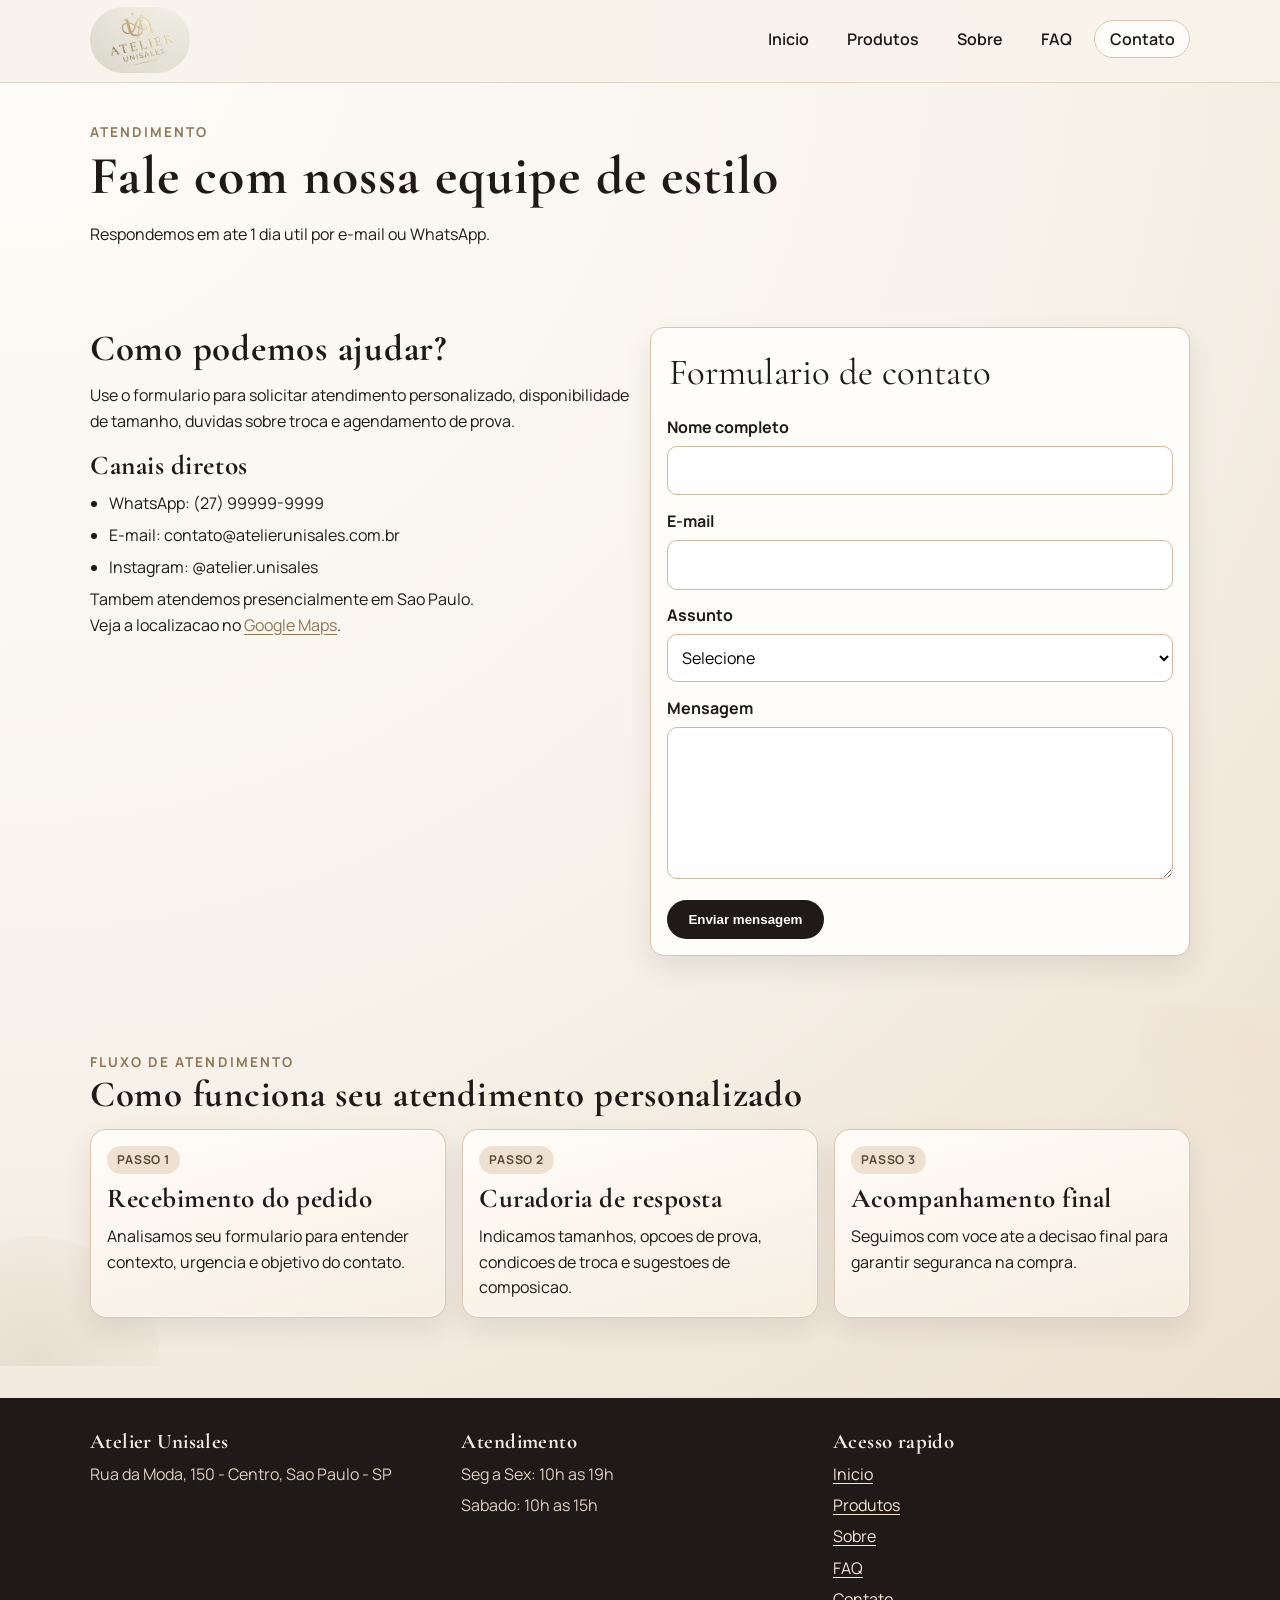
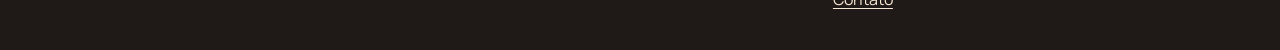
==== unisales/contato.html @ 47b51099 "Add files via upload" ====
<!DOCTYPE html>
<html lang="pt-BR">

<head>
    <meta charset="UTF-8">
    <meta name="viewport" content="width=device-width, initial-scale=1.0">
    <meta name="description"
        content="Entre em contato com a Atelier Unisales para duvidas e atendimento personalizado.">
    <title>Atelier Unisales | Contato</title>
    <link rel="preconnect" href="https://fonts.googleapis.com">
    <link rel="preconnect" href="https://fonts.gstatic.com" crossorigin>
    <link
        href="https://fonts.googleapis.com/css2?family=Cormorant+Garamond:wght@500;600;700&family=Manrope:wght@400;500;700&display=swap"
        rel="stylesheet">
    <link rel="stylesheet" href="css/base.css">
    <link rel="stylesheet" href="css/contato.css">
</head>

<body>
    <header class="site-header">
        <div class="container header-wrap">
            <a href="index.html" aria-label="Atelier Unisales pagina inicial">
                <img src="img/atelier-unisales.png" alt="Logotipo Atelier Unisales" class="brand-logo logo-mark">
            </a>
            <nav class="site-nav" aria-label="Navegacao principal">
                <ul>
                    <li><a href="index.html">Inicio</a></li>
                    <li><a href="produtos.html">Produtos</a></li>
                    <li><a href="sobre.html">Sobre</a></li>
                    <li><a href="faq.html">FAQ</a></li>
                    <li><a href="contato.html" class="active" aria-current="page">Contato</a></li>
                </ul>
            </nav>
        </div>
    </header>

    <main>
        <section class="page-banner" aria-labelledby="contato-banner-titulo">
            <div class="container">
                <p class="eyebrow">Atendimento</p>
                <h1 id="contato-banner-titulo">Fale com nossa equipe de estilo</h1>
                <p>Respondemos em ate 1 dia util por e-mail ou WhatsApp.</p>
            </div>
        </section>

        <section class="section-block" aria-labelledby="contato-instrucoes-titulo">
            <div class="container contact-grid">
                <article>
                    <h2 id="contato-instrucoes-titulo">Como podemos ajudar?</h2>
                    <p>
                        Use o formulario para solicitar atendimento personalizado,
                        disponibilidade de tamanho, duvidas sobre troca e agendamento de prova.
                    </p>
                    <h3>Canais diretos</h3>
                    <address>
                        <ul class="feature-list">
                            <li>WhatsApp: (27) 99999-9999</li>
                            <li>E-mail: contato@atelierunisales.com.br</li>
                            <li>Instagram: @atelier.unisales</li>
                        </ul>
                    </address>
                    <p>
                        Tambem atendemos presencialmente em Sao Paulo.<br>
                        Veja a localizacao no
                        <a href="https://maps.google.com" target="_blank" rel="noopener noreferrer">Google Maps</a>.
                    </p>
                </article>

                <form class="contact-form" action="#" method="post" id="contact-form">
                    <fieldset>
                        <legend>Formulario de contato</legend>

                        <label for="nome">Nome completo</label>
                        <input type="text" id="nome" name="nome" required>

                        <label for="email">E-mail</label>
                        <input type="email" id="email" name="email" required>

                        <label for="assunto">Assunto</label>
                        <select id="assunto" name="assunto" required>
                            <option value="">Selecione</option>
                            <option value="duvida-produto">Duvida sobre produto</option>
                            <option value="agendamento">Agendamento de prova</option>
                            <option value="troca">Troca e devolucao</option>
                            <option value="outro">Outro assunto</option>
                        </select>

                        <label for="mensagem">Mensagem</label>
                        <textarea id="mensagem" name="mensagem" rows="5" required></textarea>

                        <button type="submit" class="action-button action-button-primary">Enviar mensagem</button>
                        <p id="form-success-message" class="form-success-message" role="status" aria-live="polite"
                            hidden>
                            Mensagem enviada com sucesso!
                        </p>
                    </fieldset>
                </form>
            </div>
        </section>

        <section class="section-block visual-ribbon" aria-labelledby="atendimento-fluxo-titulo">
            <div class="container">
                <p class="eyebrow">Fluxo de atendimento</p>
                <h2 id="atendimento-fluxo-titulo">Como funciona seu atendimento personalizado</h2>
                <div class="visual-card-grid">
                    <article class="visual-card">
                        <p class="visual-card-label">Passo 1</p>
                        <h3>Recebimento do pedido</h3>
                        <p>Analisamos seu formulario para entender contexto, urgencia e objetivo do contato.</p>
                    </article>
                    <article class="visual-card">
                        <p class="visual-card-label">Passo 2</p>
                        <h3>Curadoria de resposta</h3>
                        <p>Indicamos tamanhos, opcoes de prova, condicoes de troca e sugestoes de composicao.</p>
                    </article>
                    <article class="visual-card">
                        <p class="visual-card-label">Passo 3</p>
                        <h3>Acompanhamento final</h3>
                        <p>Seguimos com voce ate a decisao final para garantir seguranca na compra.</p>
                    </article>
                </div>
            </div>
        </section>
    </main>

    <footer class="site-footer">
        <div class="container footer-grid">
            <address>
                <h2>Atelier Unisales</h2>
                <p>Rua da Moda, 150 - Centro, Sao Paulo - SP</p>
            </address>
            <div>
                <h2>Atendimento</h2>
                <p>Seg a Sex: 10h as 19h</p>
                <p>Sabado: 10h as 15h</p>
            </div>
            <nav aria-label="Acesso rapido no rodape">
                <h2>Acesso rapido</h2>
                <ul>
                    <li><a href="index.html">Inicio</a></li>
                    <li><a href="produtos.html">Produtos</a></li>
                    <li><a href="sobre.html">Sobre</a></li>
                    <li><a href="faq.html">FAQ</a></li>
                    <li><a href="contato.html">Contato</a></li>
                </ul>
            </nav>
        </div>
    </footer>

    <script>
        const contactForm = document.getElementById("contact-form");
        const successMessage = document.getElementById("form-success-message");

        if (contactForm && successMessage) {
            contactForm.addEventListener("submit", function (event) {
                event.preventDefault();

                if (!contactForm.checkValidity()) {
                    contactForm.reportValidity();
                    return;
                }

                contactForm.reset();
                successMessage.hidden = false;
            });
        }
    </script>
</body>

</html>
---- unisales/css/base.css ----
:root {
    --bg: #f8f3ec;
    --surface: #fffdf9;
    --text: #1f1a17;
    --muted: #5f5347;
    --accent-dark: #8f7655;
    --accent-soft: #efe1cf;
    --border: #d8c4ac;
    --shadow: 0 12px 28px rgba(31, 26, 23, 0.09);
}

* {
    box-sizing: border-box;
}

html,
body {
    margin: 0;
    padding: 0;
}

html {
    scroll-behavior: smooth;
}

body {
    background: radial-gradient(circle at 0% 0%, #fffdfa 0%, var(--bg) 48%, #eadcc8 100%);
    color: var(--text);
    font-family: "Manrope", "Segoe UI", sans-serif;
    line-height: 1.6;
}

img {
    max-width: 100%;
    display: block;
}

a {
    color: var(--accent-dark);
    text-underline-offset: 3px;
    transition: color 0.22s ease;
}

a:hover,
a:focus-visible {
    color: var(--text);
}

.container {
    width: min(1100px, 92%);
    margin: 0 auto;
}

.site-header {
    position: sticky;
    top: 0;
    z-index: 10;
    backdrop-filter: blur(8px);
    background-color: rgba(248, 243, 236, 0.9);
    border-bottom: 1px solid rgba(181, 154, 117, 0.35);
}

.header-wrap {
    display: flex;
    flex-direction: column;
    align-items: center;
    gap: 0.45rem;
    padding: 0.45rem 0 0.6rem;
}

.brand-logo {
    width: min(320px, 85vw);
    height: auto;
}

.logo-mark {
    width: min(100px, 30vw);
    border-radius: 90px;
    transition: transform 0.28s ease, box-shadow 0.28s ease;
}

.logo-mark:hover,
.logo-mark:focus-visible {
    transform: scale(1.04) rotate(-2deg);
    box-shadow: 0 10px 20px rgba(31, 26, 23, 0.15);
}

.site-nav ul {
    display: flex;
    flex-wrap: wrap;
    justify-content: center;
    gap: 0.45rem;
    list-style: none;
    margin: 0;
    padding: 0;
}

.site-nav a {
    text-decoration: none;
    color: var(--text);
    border: 1px solid transparent;
    padding: 0.45rem 0.9rem;
    border-radius: 999px;
    font-weight: 600;
    transition: background-color 0.2s ease, border-color 0.2s ease, transform 0.2s ease;
}

.site-nav a:hover,
.site-nav a:focus-visible,
.site-nav a.active {
    border-color: var(--border);
    background-color: var(--surface);
}

.site-nav a:hover,
.site-nav a:focus-visible {
    transform: translateY(-2px);
}

main {
    padding-bottom: 2rem;
}

.page-banner {
    padding: 2.4rem 0 1rem;
}

.eyebrow {
    margin: 0;
    font-size: 0.85rem;
    font-weight: 700;
    letter-spacing: 0.15em;
    text-transform: uppercase;
    color: var(--accent-dark);
}

h1,
h2,
h3 {
    margin-top: 0;
    line-height: 1.2;
    font-family: "Cormorant Garamond", Georgia, serif;
    letter-spacing: 0.02em;
}

h1 {
    font-size: clamp(2rem, 6vw, 3.35rem);
    margin-bottom: 0.9rem;
}

h2 {
    font-size: clamp(1.6rem, 4.5vw, 2.3rem);
    margin-bottom: 0.75rem;
}

h3 {
    font-size: clamp(1.3rem, 4vw, 1.7rem);
    margin-bottom: 0.55rem;
}

p {
    margin: 0 0 0.95rem;
}

.action-button {
    display: inline-flex;
    align-items: center;
    justify-content: center;
    border-radius: 999px;
    padding: 0.68rem 1.3rem;
    font-weight: 700;
    text-decoration: none;
    border: 1px solid transparent;
    transition: transform 0.22s ease, box-shadow 0.22s ease, background-color 0.22s ease, color 0.22s ease,
        border-color 0.22s ease;
}

.action-button:hover,
.action-button:focus-visible {
    transform: translateY(-2px);
    box-shadow: 0 10px 18px rgba(31, 26, 23, 0.16);
}

.action-button-primary {
    background-color: var(--text);
    color: #fff;
}

.action-button-primary:hover,
.action-button-primary:focus-visible {
    background-color: #000;
    color: #fff;
}

.action-button-outline {
    background-color: transparent;
    border-color: var(--accent-dark);
    color: var(--accent-dark);
}

.action-button-outline:hover,
.action-button-outline:focus-visible {
    border-color: var(--text);
    color: var(--text);
}

.section-block {
    padding: 2.2rem 0;
}

.visual-ribbon {
    position: relative;
    overflow: hidden;
    isolation: isolate;
}

.visual-ribbon::before,
.visual-ribbon::after {
    content: "";
    position: absolute;
    z-index: -1;
    border-radius: 999px;
    opacity: 0.6;
}

.visual-ribbon::before {
    width: 220px;
    height: 220px;
    top: -70px;
    right: -80px;
    background: radial-gradient(circle at center, rgba(239, 225, 207, 0.95), rgba(239, 225, 207, 0));
    animation: softPulse 8s ease-in-out infinite;
}

.visual-ribbon::after {
    width: 250px;
    height: 250px;
    bottom: -120px;
    left: -90px;
    background: radial-gradient(circle at center, rgba(143, 118, 85, 0.2), rgba(143, 118, 85, 0));
    animation: softPulse 9.5s ease-in-out infinite reverse;
}

.visual-card-grid {
    display: grid;
    gap: 1rem;
}

.visual-card {
    position: relative;
    background: linear-gradient(165deg, rgba(255, 253, 249, 0.95), rgba(247, 238, 226, 0.92));
    border: 1px solid rgba(216, 196, 172, 0.9);
    border-radius: 16px;
    padding: 1rem;
    box-shadow: var(--shadow);
    transition: transform 0.24s ease, box-shadow 0.24s ease;
    animation: fadeRise 0.55s ease both;
}

.visual-card::before {
    content: "";
    position: absolute;
    inset: 0;
    border-radius: inherit;
    border: 1px solid rgba(255, 255, 255, 0.45);
    pointer-events: none;
}

.visual-card:hover,
.visual-card:focus-within {
    transform: translateY(-4px);
    box-shadow: 0 16px 34px rgba(31, 26, 23, 0.14);
}

.section-block:nth-of-type(2n) .visual-card {
    animation-delay: 0.06s;
}

.section-block:nth-of-type(3n) .visual-card {
    animation-delay: 0.12s;
}

.visual-card-label {
    display: inline-flex;
    margin: 0 0 0.55rem;
    padding: 0.25rem 0.65rem;
    border-radius: 999px;
    font-size: 0.76rem;
    letter-spacing: 0.06em;
    text-transform: uppercase;
    font-weight: 700;
    color: #5d4a36;
    background-color: var(--accent-soft);
}

.visual-card p:last-child {
    margin-bottom: 0;
}

.alternate-background {
    background-color: rgba(255, 253, 249, 0.75);
    border-top: 1px solid rgba(181, 154, 117, 0.28);
    border-bottom: 1px solid rgba(181, 154, 117, 0.28);
}

address {
    font-style: normal;
}

.feature-list {
    margin: 0;
    padding-left: 1.2rem;
}

.feature-list li {
    margin-bottom: 0.4rem;
}

.site-footer {
    background-color: #1f1a17;
    color: #f4ece1;
    padding: 2rem 0;
}

.footer-grid {
    display: grid;
    gap: 0.9rem;
}

.site-footer h2 {
    margin-bottom: 0.45rem;
    font-size: 1.3rem;
}

.site-footer p,
.site-footer li {
    margin: 0 0 0.35rem;
    color: #ddcebc;
}

.site-footer ul {
    list-style: none;
    margin: 0;
    padding: 0;
}

.site-footer a {
    color: #f6e6d4;
}

.site-footer a:hover,
.site-footer a:focus-visible {
    color: #fff;
}

@keyframes fadeRise {
    from {
        opacity: 0;
        transform: translateY(10px);
    }

    to {
        opacity: 1;
        transform: translateY(0);
    }
}

@keyframes softPulse {

    0%,
    100% {
        transform: scale(1);
        opacity: 0.6;
    }

    50% {
        transform: scale(1.08);
        opacity: 0.8;
    }
}

@media (min-width: 740px) {
    .header-wrap {
        flex-direction: row;
        justify-content: space-between;
    }

    .footer-grid {
        grid-template-columns: repeat(3, minmax(0, 1fr));
    }

    .visual-card-grid {
        grid-template-columns: repeat(3, minmax(0, 1fr));
    }
}

@media (min-width: 1080px) {
    .section-block {
        padding: 3rem 0;
    }
}

@media (prefers-reduced-motion: reduce) {
    html {
        scroll-behavior: auto;
    }

    *,
    *::before,
    *::after {
        animation: none !important;
        transition-duration: 0.01ms !important;
    }
}
---- unisales/css/contato.css ----
.contact-grid {
    display: grid;
    gap: 1.2rem;
}

.contact-form {
    background-color: var(--surface);
    border: 1px solid var(--border);
    border-radius: 14px;
    box-shadow: var(--shadow);
    padding: 1rem;
    transition: transform 0.24s ease, box-shadow 0.24s ease;
}

.contact-form:hover,
.contact-form:focus-within {
    transform: translateY(-3px);
    box-shadow: 0 16px 32px rgba(31, 26, 23, 0.14);
}

.contact-form fieldset {
    border: 0;
    margin: 0;
    padding: 0;
}

.contact-form legend {
    font-family: "Cormorant Garamond", Georgia, serif;
    font-size: clamp(1.6rem, 4.5vw, 2.3rem);
    margin-bottom: 0.75rem;
}

.contact-form label {
    display: block;
    font-weight: 700;
    margin-bottom: 0.35rem;
}

.contact-form input,
.contact-form select,
.contact-form textarea {
    width: 100%;
    border: 1px solid #cfb99f;
    border-radius: 10px;
    padding: 0.68rem;
    margin-bottom: 0.85rem;
    font: inherit;
    background-color: #fff;
    transition: border-color 0.2s ease, box-shadow 0.2s ease;
}

.contact-form input:focus,
.contact-form select:focus,
.contact-form textarea:focus {
    outline: 2px solid rgba(181, 154, 117, 0.35);
    border-color: var(--accent-dark);
}

.form-success-message {
    margin: 0.35rem 0 0;
    padding: 0.55rem 0.75rem;
    border-radius: 8px;
    border: 1px solid #a3c99f;
    background-color: #edf8eb;
    color: #2d5a28;
    font-weight: 700;
    animation: fadeRise 0.35s ease both;
}

@media (min-width: 740px) {
    .contact-grid {
        grid-template-columns: 1fr 1fr;
        align-items: start;
    }
}
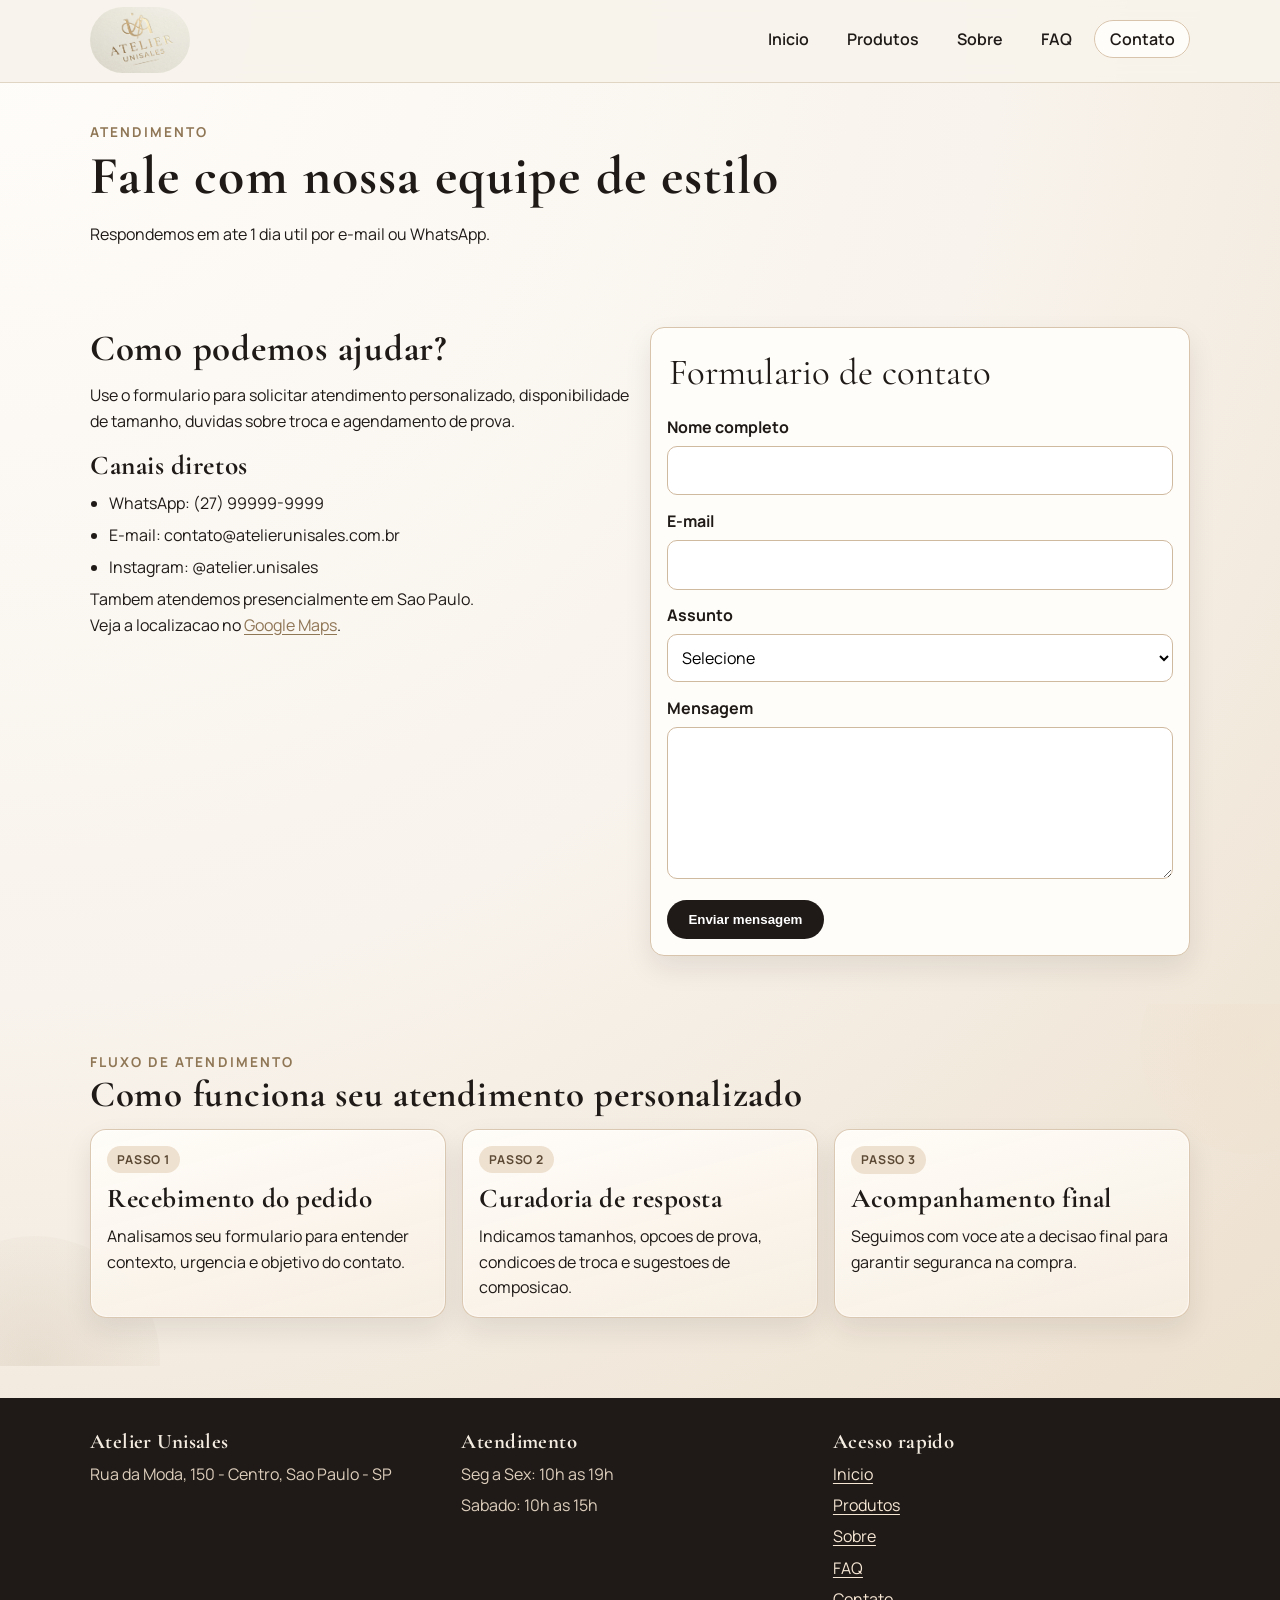
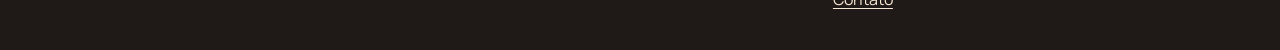
==== commit 92391588: "Update contato.html" ====
--- a/unisales/contato.html
+++ b/unisales/contato.html
@@ -1,3 +1,5 @@
+<!--https://github.com/RafaelGogge/Criacao-de-um-website-->
+
 <!DOCTYPE html>
 <html lang="pt-BR">
 
@@ -167,4 +169,5 @@
     </script>
 </body>
 
-</html>+</html>
+<!--https://github.com/RafaelGogge/Criacao-de-um-website-->
